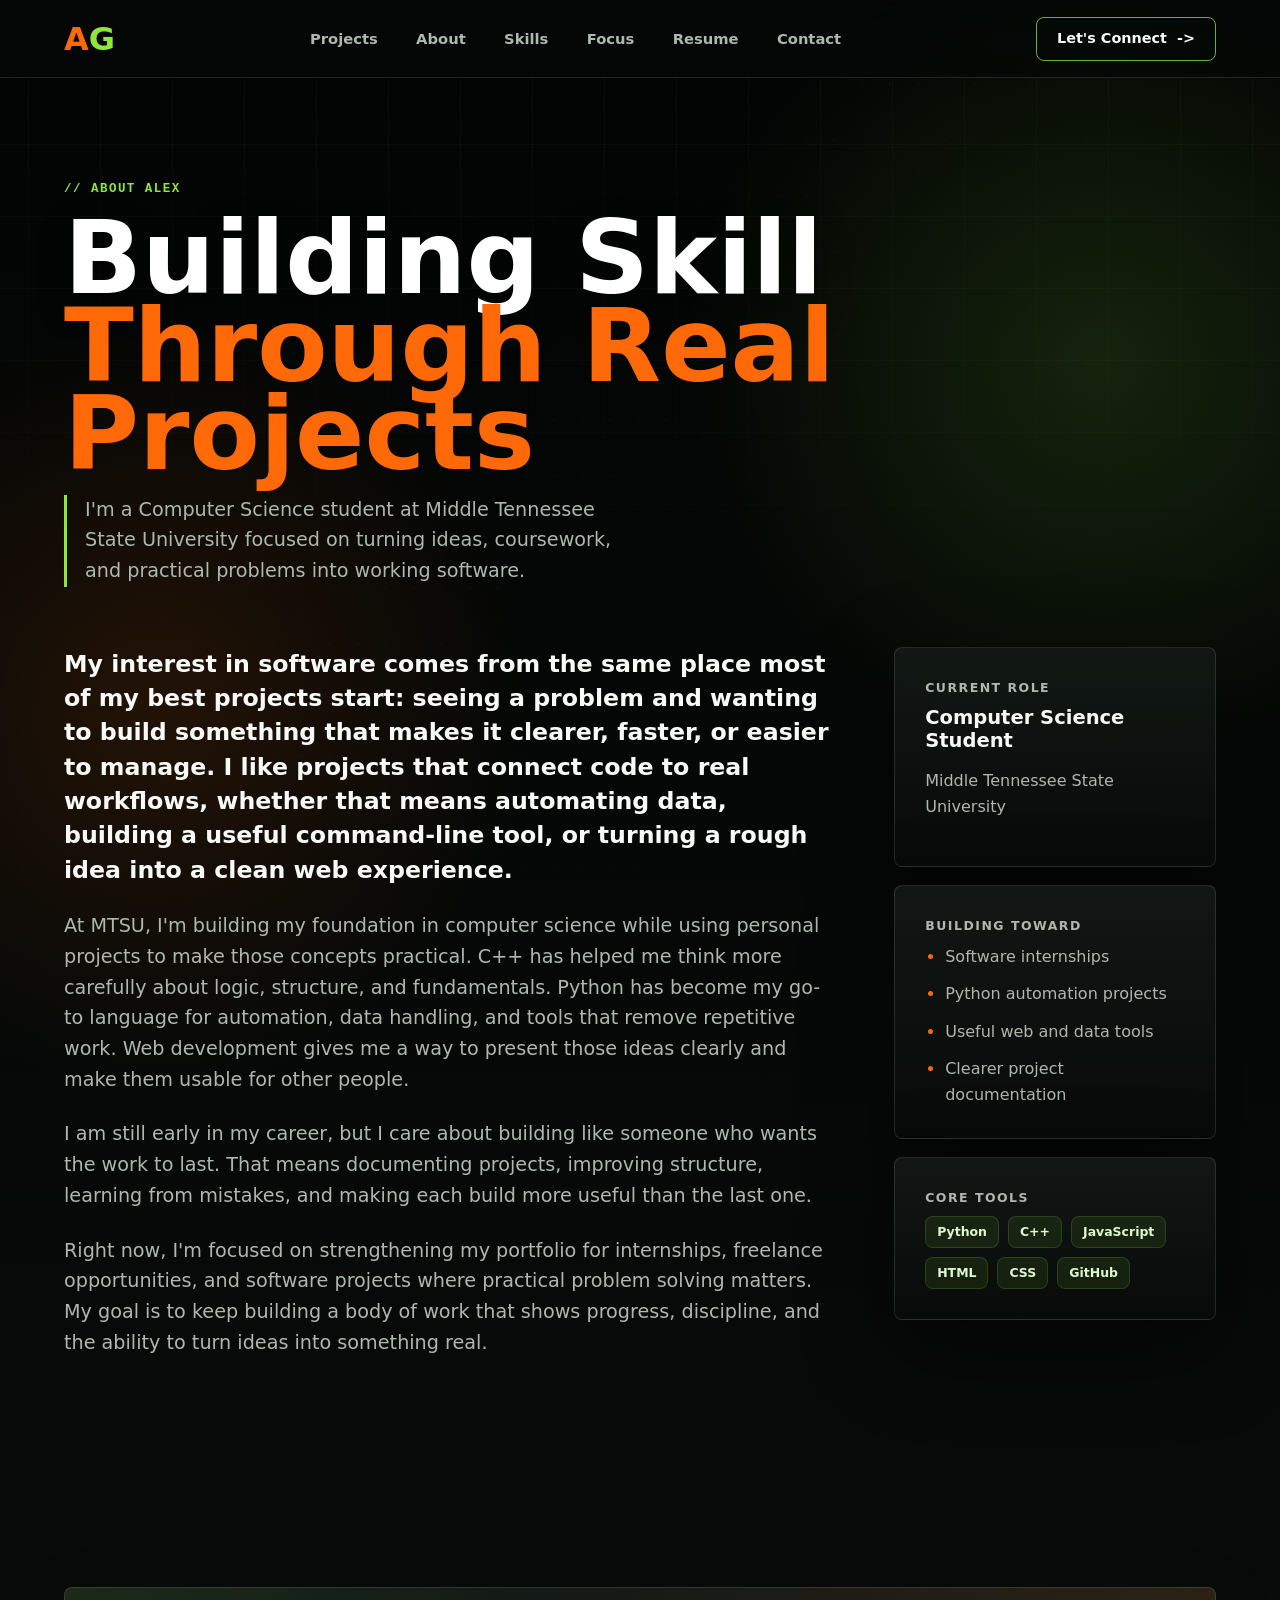
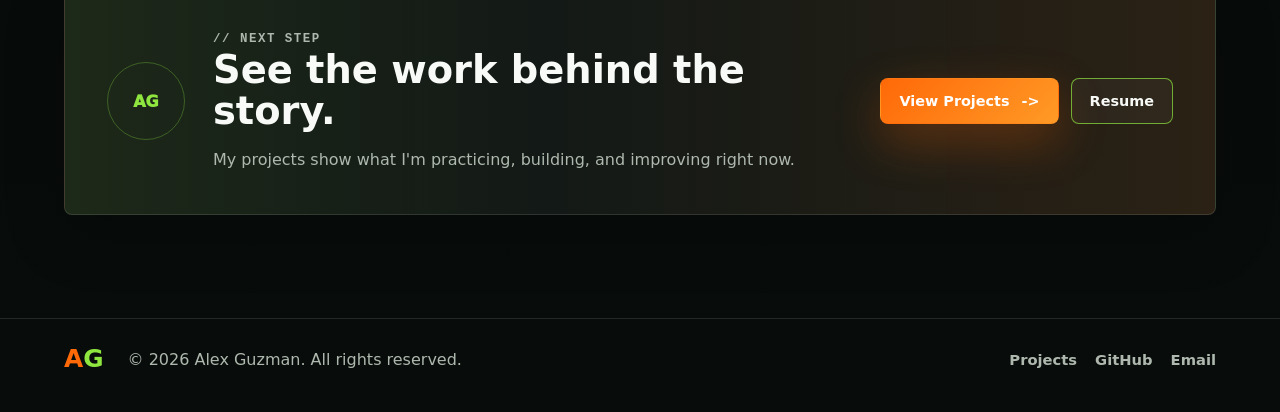
==== about.html @ c6d84d3d "New about page" ====
<!DOCTYPE html>
<html lang="en">
<head>
  <meta charset="UTF-8">
  <meta name="viewport" content="width=device-width, initial-scale=1.0">
  <meta name="description" content="Learn more about Alex Guzman, a Computer Science student at Middle Tennessee State University building practical software projects.">
  <meta property="og:title" content="About Alex Guzman">
  <meta property="og:description" content="The story, goals, and current direction behind Alex Guzman's software portfolio.">
  <meta property="og:type" content="website">
  <title>About Alex Guzman | Portfolio</title>
  <link rel="stylesheet" href="styles.css">
</head>
<body>
  <div class="page-shell" id="top">
    <header class="site-header">
      <a class="brand" href="./index.html#top" aria-label="Alex Guzman portfolio home">
        <span class="brand-mark"><span>A</span>G</span>
      </a>

      <button class="nav-toggle" type="button" aria-label="Toggle navigation" aria-expanded="false">
        <span></span>
        <span></span>
      </button>

      <nav class="site-nav" aria-label="Primary navigation">
        <a href="./index.html#projects">Projects</a>
        <a href="./about.html">About</a>
        <a href="./index.html#skills">Skills</a>
        <a href="./index.html#services">Focus</a>
        <a href="./resume.pdf" target="_blank" rel="noreferrer">Resume</a>
        <a href="./index.html#contact">Contact</a>
      </nav>

      <a class="header-action" href="mailto:guzmanalex06@icloud.com">Let's Connect <span aria-hidden="true">-&gt;</span></a>
    </header>

    <main>
      <section class="section story-hero reveal">
        <div>
          <p class="eyebrow">// About Alex</p>
          <h1><span>Building Skill</span>Through Real Projects</h1>
          <p class="hero-intro">
            I'm a Computer Science student at Middle Tennessee State University focused on turning ideas,
            coursework, and practical problems into working software.
          </p>
        </div>
      </section>

      <section class="section story-section reveal">
        <div class="story-layout">
          <article class="story-main">
            <p>
              My interest in software comes from the same place most of my best projects start: seeing a problem
              and wanting to build something that makes it clearer, faster, or easier to manage. I like projects
              that connect code to real workflows, whether that means automating data, building a useful command-line
              tool, or turning a rough idea into a clean web experience.
            </p>
            <p>
              At MTSU, I'm building my foundation in computer science while using personal projects to make those
              concepts practical. C++ has helped me think more carefully about logic, structure, and fundamentals.
              Python has become my go-to language for automation, data handling, and tools that remove repetitive
              work. Web development gives me a way to present those ideas clearly and make them usable for other people.
            </p>
            <p>
              I am still early in my career, but I care about building like someone who wants the work to last.
              That means documenting projects, improving structure, learning from mistakes, and making each build
              more useful than the last one.
            </p>
            <p>
              Right now, I'm focused on strengthening my portfolio for internships, freelance opportunities, and
              software projects where practical problem solving matters. My goal is to keep building a body of work
              that shows progress, discipline, and the ability to turn ideas into something real.
            </p>
          </article>

          <aside class="story-sidebar">
            <div class="detail-panel">
              <p class="panel-label">Current Role</p>
              <h3>Computer Science Student</h3>
              <p>Middle Tennessee State University</p>
            </div>
            <div class="detail-panel">
              <p class="panel-label">Building Toward</p>
              <ul class="detail-list">
                <li>Software internships</li>
                <li>Python automation projects</li>
                <li>Useful web and data tools</li>
                <li>Clearer project documentation</li>
              </ul>
            </div>
            <div class="detail-panel">
              <p class="panel-label">Core Tools</p>
              <div class="tag-row">
                <span>Python</span>
                <span>C++</span>
                <span>JavaScript</span>
                <span>HTML</span>
                <span>CSS</span>
                <span>GitHub</span>
              </div>
            </div>
          </aside>
        </div>
      </section>

      <section class="section contact-section reveal">
        <div class="cta-icon" aria-hidden="true">AG</div>
        <div>
          <p class="eyebrow">// Next Step</p>
          <h2>See the work behind the story.</h2>
          <p>My projects show what I'm practicing, building, and improving right now.</p>
        </div>
        <div class="contact-actions">
          <a class="button primary" href="./index.html#projects">View Projects <span aria-hidden="true">-&gt;</span></a>
          <a class="button secondary" href="./resume.pdf" target="_blank" rel="noreferrer">Resume</a>
        </div>
      </section>
    </main>

    <footer class="site-footer">
      <a class="brand footer-brand" href="./index.html#top" aria-label="Back to home">
        <span class="brand-mark"><span>A</span>G</span>
      </a>
      <span>&copy; <span id="year"></span> Alex Guzman. All rights reserved.</span>
      <div class="footer-links">
        <a href="./index.html#projects">Projects</a>
        <a href="https://github.com/AlexG2200" target="_blank" rel="noreferrer">GitHub</a>
        <a href="mailto:guzmanalex06@icloud.com">Email</a>
      </div>
    </footer>
  </div>

  <script src="script.js"></script>
</body>
</html>
---- styles.css ----
:root {
  --bg: #050807;
  --bg-soft: #0a0f0d;
  --ink: #f8faf7;
  --muted: #aeb8ae;
  --green: #8ee63f;
  --green-deep: #426b50;
  --orange: #ff6908;
  --orange-soft: #ff9a26;
  --line: rgba(232, 242, 229, 0.12);
  --surface: rgba(13, 18, 16, 0.82);
  --surface-strong: rgba(21, 27, 24, 0.94);
  --shadow: 0 28px 90px rgba(0, 0, 0, 0.45);
}

* {
  box-sizing: border-box;
}

html {
  scroll-behavior: smooth;
}

body {
  min-height: 100vh;
  margin: 0;
  background:
    radial-gradient(circle at 86% 18%, rgba(142, 230, 63, 0.13), transparent 26rem),
    radial-gradient(circle at 12% 35%, rgba(255, 105, 8, 0.12), transparent 24rem),
    linear-gradient(180deg, #020403 0%, var(--bg) 46%, #080d0b 100%);
  color: var(--ink);
  font-family: Inter, ui-sans-serif, system-ui, -apple-system, BlinkMacSystemFont, "Segoe UI", sans-serif;
  line-height: 1.6;
  overflow-x: hidden;
}

body::before {
  content: "";
  position: fixed;
  inset: 0;
  z-index: -2;
  pointer-events: none;
  background-image:
    linear-gradient(rgba(142, 230, 63, 0.055) 1px, transparent 1px),
    linear-gradient(90deg, rgba(142, 230, 63, 0.045) 1px, transparent 1px);
  background-position: center top;
  background-size: 72px 72px;
  mask-image: linear-gradient(to bottom, black 0%, transparent 76%);
}

body::after {
  content: "";
  position: fixed;
  inset: 0;
  z-index: -1;
  pointer-events: none;
  background-image: radial-gradient(rgba(255, 105, 8, 0.35) 1px, transparent 1px);
  background-position: 8px 14px;
  background-size: 28px 28px;
  opacity: 0.12;
  mask-image: linear-gradient(135deg, transparent 0 18%, black 46%, transparent 82%);
}

a {
  color: inherit;
}

.page-shell {
  width: min(100%, 1440px);
  margin: 0 auto;
}

.site-header {
  position: sticky;
  top: 0;
  z-index: 20;
  min-height: 78px;
  display: grid;
  grid-template-columns: auto 1fr auto;
  align-items: center;
  gap: 28px;
  padding: 0 clamp(22px, 5vw, 70px);
  background: rgba(5, 8, 7, 0.78);
  border-bottom: 1px solid var(--line);
  backdrop-filter: blur(18px);
}

.brand {
  display: inline-flex;
  align-items: center;
  gap: 10px;
  color: var(--ink);
  font-weight: 900;
  text-decoration: none;
}

.brand-mark {
  display: inline-flex;
  align-items: baseline;
  color: var(--green);
  font-size: 2rem;
  font-weight: 900;
  line-height: 1;
  letter-spacing: 0;
}

.brand-mark span {
  color: var(--orange);
}

.site-nav {
  display: flex;
  justify-content: center;
  gap: clamp(20px, 3vw, 44px);
}

.site-nav a,
.text-link,
.footer-links a {
  color: var(--muted);
  font-size: 0.92rem;
  font-weight: 750;
  text-decoration: none;
  transition: color 180ms ease;
}

.site-nav a {
  position: relative;
}

.site-nav a::after {
  content: "";
  position: absolute;
  right: 0;
  bottom: -12px;
  left: 0;
  height: 2px;
  background: linear-gradient(90deg, var(--orange), var(--green));
  transform: scaleX(0);
  transform-origin: center;
  transition: transform 180ms ease;
}

.site-nav a:hover,
.site-nav a.active,
.text-link:hover,
.footer-links a:hover {
  color: var(--ink);
}

.site-nav a:hover::after,
.site-nav a.active::after {
  transform: scaleX(1);
}

.header-action {
  display: inline-flex;
  min-height: 44px;
  align-items: center;
  gap: 10px;
  padding: 0 20px;
  border: 1px solid rgba(142, 230, 63, 0.75);
  border-radius: 8px;
  color: var(--ink);
  font-size: 0.9rem;
  font-weight: 850;
  text-decoration: none;
  transition: background 180ms ease, transform 180ms ease;
}

.header-action:hover {
  background: rgba(142, 230, 63, 0.1);
  transform: translateY(-1px);
}

.nav-toggle {
  display: none;
  width: 44px;
  height: 44px;
  border: 1px solid var(--line);
  border-radius: 8px;
  background: var(--surface);
}

.nav-toggle span {
  display: block;
  width: 19px;
  height: 2px;
  margin: 5px auto;
  background: var(--ink);
}

.section {
  padding: clamp(68px, 8vw, 108px) clamp(22px, 5vw, 70px);
}

.hero {
  position: relative;
  min-height: calc(100vh - 78px);
  display: grid;
  grid-template-columns: minmax(0, 0.94fr) minmax(360px, 1.06fr);
  align-items: center;
  gap: clamp(34px, 6vw, 90px);
  padding-top: clamp(48px, 6vw, 82px);
  overflow: hidden;
}

.eyebrow {
  margin: 0 0 14px;
  color: var(--green);
  font-family: "Cascadia Code", Consolas, monospace;
  font-size: 0.78rem;
  font-weight: 900;
  letter-spacing: 0.12em;
  text-transform: uppercase;
}

h2,
h3,
p {
  overflow-wrap: anywhere;
}

h1 {
  max-width: 760px;
  margin: 0;
  font-size: clamp(4.8rem, 10.5vw, 8.9rem);
  line-height: 0.86;
  letter-spacing: 0;
  overflow-wrap: normal;
  word-break: keep-all;
}

h1 span {
  display: block;
  color: #fff;
  text-shadow: 0 14px 34px rgba(0, 0, 0, 0.45);
}

h1 {
  color: var(--orange);
}

h2 {
  margin: 0;
  font-size: clamp(2rem, 4vw, 3.7rem);
  line-height: 1.05;
  letter-spacing: 0;
}

h3 {
  margin: 0;
  font-size: 1.22rem;
  line-height: 1.2;
  letter-spacing: 0;
}

.hero-title {
  margin: 28px 0 0;
  color: #fff;
  font-size: clamp(1.15rem, 2vw, 1.6rem);
  font-weight: 900;
}

.hero-intro,
.section-copy,
.about-copy p,
.contact-section p,
.project-card p,
.project-points,
.service-card p,
.education-panel p {
  color: var(--muted);
}

.hero-intro {
  max-width: 570px;
  margin: 16px 0 0;
  padding-left: 18px;
  border-left: 3px solid var(--green);
  font-size: clamp(1rem, 1.6vw, 1.2rem);
}

.hero-actions {
  display: flex;
  flex-wrap: wrap;
  gap: 14px;
  margin-top: 28px;
}

.button {
  display: inline-flex;
  min-height: 54px;
  align-items: center;
  justify-content: center;
  gap: 12px;
  padding: 0 26px;
  border: 1px solid var(--line);
  border-radius: 8px;
  font-weight: 900;
  text-decoration: none;
  transition: transform 180ms ease, box-shadow 180ms ease, border-color 180ms ease, background 180ms ease;
}

.button.primary {
  background: linear-gradient(135deg, var(--orange), var(--orange-soft));
  color: #fff;
  border-color: transparent;
  box-shadow: 0 18px 48px rgba(255, 105, 8, 0.28);
}

.button.secondary {
  color: var(--ink);
  background: rgba(255, 255, 255, 0.035);
  border-color: rgba(142, 230, 63, 0.7);
}

.button:hover {
  transform: translateY(-3px);
  box-shadow: 0 20px 54px rgba(0, 0, 0, 0.34);
}

.social-row {
  display: flex;
  flex-wrap: wrap;
  gap: 18px;
  margin-top: 36px;
}

.social-row a {
  color: var(--muted);
  font-size: 0.9rem;
  font-weight: 800;
  text-decoration: none;
}

.social-row a:hover {
  color: var(--green);
}

.hero-art {
  position: relative;
  min-height: 650px;
  display: grid;
  align-items: end;
}

.portrait-wrap {
  position: relative;
  z-index: 2;
  width: min(100%, 560px);
  justify-self: end;
  overflow: hidden;
  border-radius: 8px;
  border: 1px solid rgba(232, 242, 229, 0.1);
  background: linear-gradient(180deg, rgba(232, 242, 229, 0.08), rgba(232, 242, 229, 0.02));
  box-shadow: var(--shadow);
}

.portrait-wrap img {
  display: block;
  width: 100%;
  aspect-ratio: 0.86;
  object-fit: cover;
  object-position: center top;
  filter: saturate(1.03) contrast(1.04);
}

.shape {
  position: absolute;
  z-index: 1;
  pointer-events: none;
  transform: rotate(-12deg);
}

.shape-orange {
  right: 28%;
  bottom: 25%;
  width: min(34vw, 430px);
  aspect-ratio: 1;
  background: linear-gradient(135deg, var(--orange-soft), var(--orange) 58%, #7b2600);
  clip-path: polygon(11% 8%, 100% 38%, 63% 92%);
  filter: drop-shadow(0 30px 50px rgba(255, 105, 8, 0.22));
}

.shape-green {
  right: -3%;
  bottom: 14%;
  width: min(20vw, 260px);
  aspect-ratio: 1;
  border: 34px solid var(--green);
  clip-path: polygon(50% 0, 100% 100%, 0 100%);
  opacity: 0.9;
  filter: drop-shadow(0 22px 45px rgba(142, 230, 63, 0.28));
}

.code-card {
  position: absolute;
  z-index: 3;
  right: 2%;
  bottom: 4%;
  width: min(82%, 430px);
  padding: 18px;
  border: 1px solid rgba(232, 242, 229, 0.16);
  border-radius: 8px;
  background: rgba(8, 11, 10, 0.86);
  box-shadow: 0 24px 70px rgba(0, 0, 0, 0.5);
  backdrop-filter: blur(14px);
}

.window-dots {
  display: flex;
  gap: 8px;
  margin-bottom: 16px;
}

.window-dots span {
  width: 9px;
  height: 9px;
  border-radius: 50%;
}

.window-dots span:nth-child(1) {
  background: #ff5f57;
}

.window-dots span:nth-child(2) {
  background: #ffbd2e;
}

.window-dots span:nth-child(3) {
  background: #28c840;
}

pre {
  margin: 0;
  white-space: pre-wrap;
}

code {
  color: #dfe9da;
  font-family: "Cascadia Code", Consolas, monospace;
  font-size: 0.86rem;
}

.project-detail {
  min-height: auto;
  padding-bottom: clamp(40px, 6vw, 78px);
}

.back-link {
  margin-bottom: 34px;
}

.project-detail-hero {
  display: grid;
  grid-template-columns: minmax(0, 1fr) minmax(340px, 0.78fr);
  align-items: center;
  gap: clamp(34px, 6vw, 82px);
}

.project-detail h1 {
  max-width: 860px;
  font-size: clamp(3.6rem, 8vw, 7rem);
}

.detail-demo-card,
.detail-panel {
  border: 1px solid var(--line);
  border-radius: 8px;
  background: linear-gradient(180deg, rgba(19, 25, 22, 0.9), rgba(8, 11, 10, 0.9));
  box-shadow: var(--shadow);
}

.detail-demo-card {
  padding: 22px;
  overflow: hidden;
}

.detail-demo-card pre {
  padding: 18px;
  border-radius: 8px;
  background: rgba(0, 0, 0, 0.32);
  border: 1px solid rgba(232, 242, 229, 0.08);
}

.detail-demo-card code {
  font-size: clamp(0.82rem, 1.2vw, 0.98rem);
  line-height: 1.75;
}

.detail-grid-section {
  display: grid;
  grid-template-columns: minmax(0, 1.1fr) minmax(280px, 0.9fr);
  gap: 24px;
  padding-top: 0;
}

.detail-panel {
  padding: clamp(22px, 3vw, 30px);
}

.detail-panel:first-child {
  grid-row: span 2;
}

.detail-panel h2 {
  font-size: clamp(1.8rem, 3vw, 2.7rem);
}

.detail-panel p,
.detail-list {
  color: var(--muted);
}

.detail-list {
  display: grid;
  gap: 12px;
  margin: 0;
  padding-left: 20px;
}

.detail-list li::marker {
  color: var(--orange);
}

.story-hero {
  min-height: auto;
  padding-bottom: clamp(34px, 5vw, 60px);
}

.story-hero h1 {
  max-width: 980px;
  font-size: clamp(3.8rem, 8vw, 7.4rem);
}

.story-section {
  padding-top: 0;
}

.story-layout {
  display: grid;
  grid-template-columns: minmax(0, 1fr) minmax(300px, 0.42fr);
  align-items: start;
  gap: clamp(28px, 5vw, 70px);
}

.story-main {
  max-width: 850px;
}

.story-main p {
  margin: 0 0 24px;
  color: var(--muted);
  font-size: clamp(1.05rem, 1.5vw, 1.22rem);
}

.story-main p:first-child {
  color: var(--ink);
  font-size: clamp(1.2rem, 2vw, 1.48rem);
  font-weight: 750;
  line-height: 1.45;
}

.story-sidebar {
  display: grid;
  gap: 18px;
}

.projects-section,
.services-section {
  border-top: 1px solid var(--line);
  border-bottom: 1px solid var(--line);
  background: rgba(255, 255, 255, 0.018);
}

.section-heading {
  max-width: 780px;
  margin-bottom: 34px;
}

.row-heading {
  max-width: none;
  display: flex;
  align-items: end;
  justify-content: space-between;
  gap: 26px;
}

.text-link {
  display: inline-flex;
  align-items: center;
  gap: 10px;
  color: var(--green);
}

.projects-grid,
.services-grid {
  display: grid;
  grid-template-columns: repeat(3, minmax(0, 1fr));
  gap: 28px;
}

.project-card,
.service-card,
.education-panel,
.resume-panel,
.contact-section {
  border: 1px solid var(--line);
  border-radius: 8px;
  background: linear-gradient(180deg, rgba(19, 25, 22, 0.86), rgba(10, 14, 13, 0.86));
  box-shadow: 0 18px 60px rgba(0, 0, 0, 0.24);
}

.project-card {
  min-height: 510px;
  display: flex;
  flex-direction: column;
  gap: 16px;
  padding: 16px;
  transition: border-color 180ms ease, transform 180ms ease, box-shadow 180ms ease;
}

.project-card:hover,
.service-card:hover {
  border-color: rgba(255, 105, 8, 0.58);
  transform: translateY(-7px);
  box-shadow: 0 30px 90px rgba(0, 0, 0, 0.34);
}

.project-preview {
  min-height: 166px;
  display: grid;
  align-content: center;
  gap: 12px;
  padding: 20px;
  overflow: hidden;
  border-radius: 8px;
  background: #0b0f0d;
  border: 1px solid rgba(232, 242, 229, 0.08);
}

.preview-data span {
  display: block;
  height: 18px;
  border-radius: 999px;
  background: linear-gradient(90deg, rgba(142, 230, 63, 0.16), rgba(142, 230, 63, 0.75));
}

.preview-data span:nth-child(1) {
  width: 76%;
}

.preview-data span:nth-child(2) {
  width: 48%;
  background: linear-gradient(90deg, rgba(255, 105, 8, 0.18), rgba(255, 105, 8, 0.78));
}

.preview-data span:nth-child(3) {
  width: 88%;
}

.preview-terminal span {
  display: block;
  color: #bce99a;
  font-family: "Cascadia Code", Consolas, monospace;
  font-size: 0.9rem;
}

.preview-grid {
  grid-template-columns: repeat(2, 1fr);
}

.preview-grid span {
  min-height: 48px;
  display: grid;
  place-items: center;
  border-radius: 8px;
  color: #dfe9da;
  font-size: 0.82rem;
  font-weight: 850;
  background: rgba(232, 242, 229, 0.06);
  border: 1px solid rgba(232, 242, 229, 0.08);
}

.project-card h3,
.project-card p,
.project-card .tag-row,
.project-card a {
  margin-right: 6px;
  margin-left: 6px;
}

.project-card p {
  margin-top: 0;
}

.project-points {
  display: grid;
  gap: 8px;
  margin: 0 6px;
  padding-left: 20px;
  font-size: 0.92rem;
  line-height: 1.45;
}

.project-points li::marker {
  color: var(--green);
}

.tag-row {
  display: flex;
  flex-wrap: wrap;
  gap: 9px;
  margin-top: auto;
}

.tag-row span,
.skills-grid span {
  display: inline-flex;
  min-height: 32px;
  align-items: center;
  padding: 0 11px;
  border: 1px solid rgba(142, 230, 63, 0.16);
  border-radius: 8px;
  background: rgba(142, 230, 63, 0.09);
  color: #dff7cf;
  font-size: 0.78rem;
  font-weight: 850;
}

.project-card a {
  color: var(--green);
  font-weight: 900;
  text-decoration: none;
}

.info-section {
  display: grid;
  grid-template-columns: minmax(0, 1.08fr) minmax(320px, 0.72fr);
  align-items: center;
  gap: clamp(28px, 5vw, 70px);
}

.about-copy p {
  max-width: 720px;
  font-size: 1.08rem;
}

.about-more-link {
  margin-top: 8px;
}

.info-panels {
  display: grid;
  gap: 18px;
}

.education-panel,
.resume-panel {
  display: flex;
  align-items: center;
  gap: 22px;
  padding: 26px;
}

.resume-panel .button {
  min-height: 44px;
  margin-top: 14px;
  padding: 0 18px;
  font-size: 0.9rem;
}

.panel-icon,
.cta-icon {
  width: 78px;
  height: 78px;
  display: grid;
  flex: 0 0 auto;
  place-items: center;
  border: 1px solid rgba(142, 230, 63, 0.3);
  border-radius: 50%;
  color: var(--green);
  font-weight: 950;
}

.panel-label {
  margin: 0 0 8px;
  color: var(--green);
  font-size: 0.78rem;
  font-weight: 900;
  letter-spacing: 0.12em;
  text-transform: uppercase;
}

.education-panel p:last-child {
  margin-bottom: 0;
}

.skills-section {
  border-top: 1px solid var(--line);
}

.mini-terminal {
  min-width: min(100%, 380px);
  padding: 16px 18px;
  border: 1px solid rgba(255, 105, 8, 0.68);
  border-radius: 8px;
  background: rgba(8, 11, 10, 0.82);
}

.mini-terminal span,
.mini-terminal code {
  display: block;
}

.mini-terminal span {
  margin-bottom: 8px;
  color: var(--muted);
  font-family: "Cascadia Code", Consolas, monospace;
  font-size: 0.76rem;
}

.mini-terminal code {
  color: var(--green);
}

.skills-grid {
  display: grid;
  grid-template-columns: repeat(5, minmax(0, 1fr));
  gap: 14px;
}

.skills-grid span {
  min-height: 72px;
  justify-content: center;
  background: rgba(232, 242, 229, 0.035);
  color: var(--ink);
}

.service-card {
  min-height: 220px;
  padding: 26px;
  transition: border-color 180ms ease, transform 180ms ease, box-shadow 180ms ease;
}

.service-card h3 {
  margin-bottom: 12px;
}

.contact-section {
  display: grid;
  grid-template-columns: auto 1fr minmax(220px, auto);
  align-items: center;
  gap: 28px;
  margin: clamp(68px, 8vw, 104px) clamp(22px, 5vw, 70px);
  padding: clamp(26px, 4vw, 42px);
  background:
    linear-gradient(90deg, rgba(142, 230, 63, 0.08), transparent 42%, rgba(255, 105, 8, 0.1)),
    var(--surface-strong);
}

.contact-section h2 {
  font-size: clamp(1.7rem, 3vw, 2.55rem);
}

.contact-section p {
  max-width: 620px;
  margin-bottom: 0;
}

.contact-actions {
  display: flex;
  flex-wrap: wrap;
  justify-content: end;
  gap: 12px;
}

.contact-actions .button {
  min-height: 46px;
  padding: 0 18px;
  font-size: 0.9rem;
}

.site-footer {
  display: grid;
  grid-template-columns: auto 1fr auto;
  align-items: center;
  gap: 24px;
  padding: 28px clamp(22px, 5vw, 70px) 40px;
  color: var(--muted);
  border-top: 1px solid var(--line);
}

.footer-brand .brand-mark {
  font-size: 1.55rem;
}

.footer-links {
  display: flex;
  flex-wrap: wrap;
  justify-content: end;
  gap: 18px;
}

.reveal {
  opacity: 0;
  transform: translateY(28px);
  transition: opacity 650ms ease, transform 650ms ease;
}

.reveal.visible {
  opacity: 1;
  transform: translateY(0);
}

.delay-1 {
  transition-delay: 120ms;
}

.delay-2 {
  transition-delay: 220ms;
}

.delay-3 {
  transition-delay: 320ms;
}

@media (prefers-reduced-motion: reduce) {
  *,
  *::before,
  *::after {
    scroll-behavior: auto !important;
    animation-duration: 1ms !important;
    animation-iteration-count: 1 !important;
    transition-duration: 1ms !important;
  }

  .reveal {
    opacity: 1;
    transform: none;
  }
}

@media (max-width: 1080px) {
  .site-header {
    grid-template-columns: auto auto;
  }

  .site-nav,
  .header-action {
    display: none;
  }

  .nav-toggle {
    display: block;
    justify-self: end;
  }

  .site-nav.open {
    position: absolute;
    top: 78px;
    right: 22px;
    left: 22px;
    display: flex;
    flex-direction: column;
    gap: 0;
    padding: 10px;
    border: 1px solid var(--line);
    border-radius: 8px;
    background: rgba(8, 11, 10, 0.96);
    box-shadow: var(--shadow);
  }

  .site-nav.open a {
    padding: 13px;
  }

  .hero,
  .project-detail-hero,
  .story-layout,
  .info-section {
    grid-template-columns: 1fr;
  }

  .hero {
    min-height: auto;
  }

  .hero-art {
    min-height: 560px;
  }

  .portrait-wrap {
    justify-self: center;
  }

  .projects-grid,
  .services-grid {
    grid-template-columns: repeat(2, minmax(0, 1fr));
  }

  .detail-grid-section {
    grid-template-columns: 1fr;
  }

  .detail-panel:first-child {
    grid-row: auto;
  }

  .skills-grid {
    grid-template-columns: repeat(3, minmax(0, 1fr));
  }
}

@media (max-width: 760px) {
  .site-header {
    min-height: 68px;
  }

  .site-nav.open {
    top: 68px;
  }

  .section {
    padding: 58px 18px;
  }

  h1 {
    font-size: clamp(4rem, 21vw, 6.7rem);
  }

  .project-detail h1 {
    font-size: clamp(3.2rem, 16vw, 5.8rem);
  }

  .story-hero h1 {
    font-size: clamp(3.2rem, 16vw, 5.8rem);
  }

  .hero-art {
    min-height: 500px;
  }

  .shape-orange {
    right: 16%;
    width: 62vw;
  }

  .shape-green {
    right: -14%;
    width: 38vw;
    border-width: 22px;
  }

  .code-card {
    right: 0;
    bottom: 0;
    width: 92%;
  }

  .row-heading,
  .contact-section,
  .site-footer {
    align-items: flex-start;
    grid-template-columns: 1fr;
  }

  .row-heading {
    flex-direction: column;
  }

  .projects-grid,
  .services-grid,
  .skills-grid {
    grid-template-columns: 1fr;
  }

  .contact-section {
    margin: 58px 18px;
  }

  .contact-actions {
    justify-content: start;
  }

  .footer-links {
    justify-content: start;
  }
}
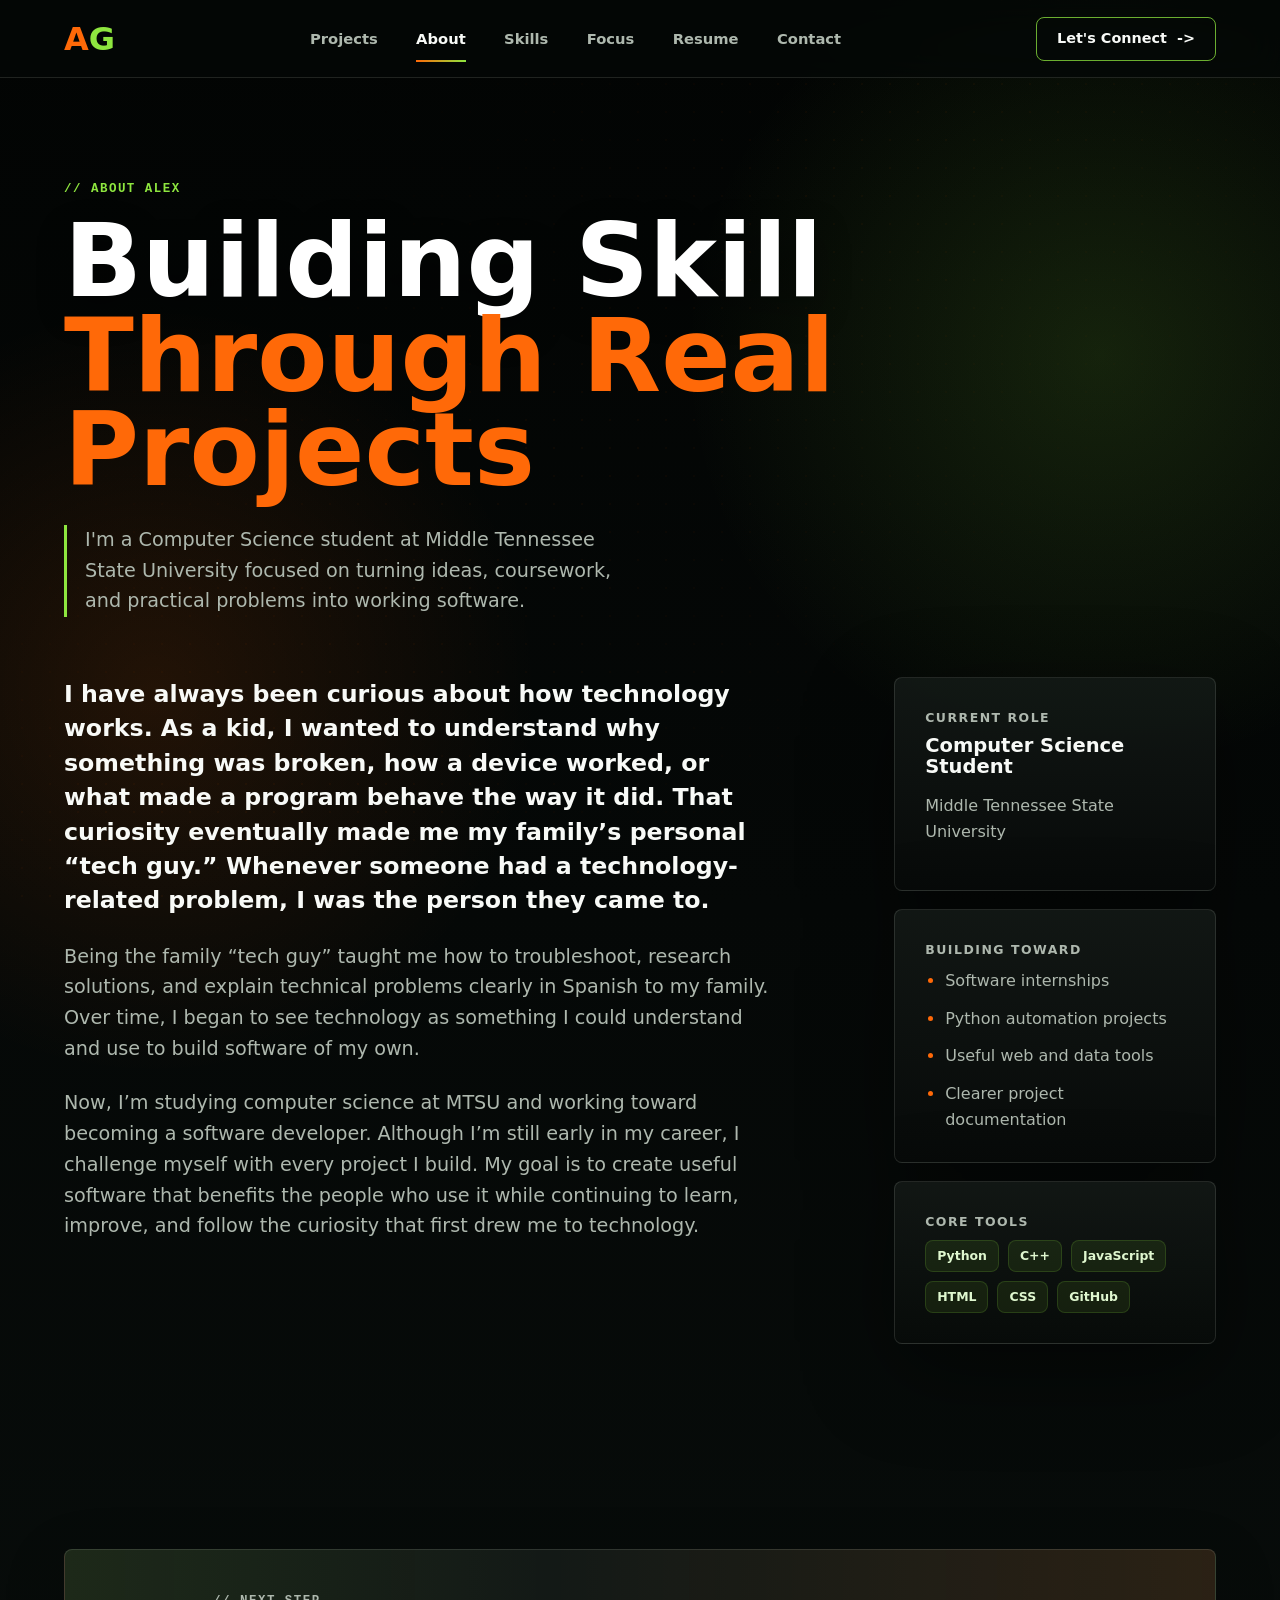
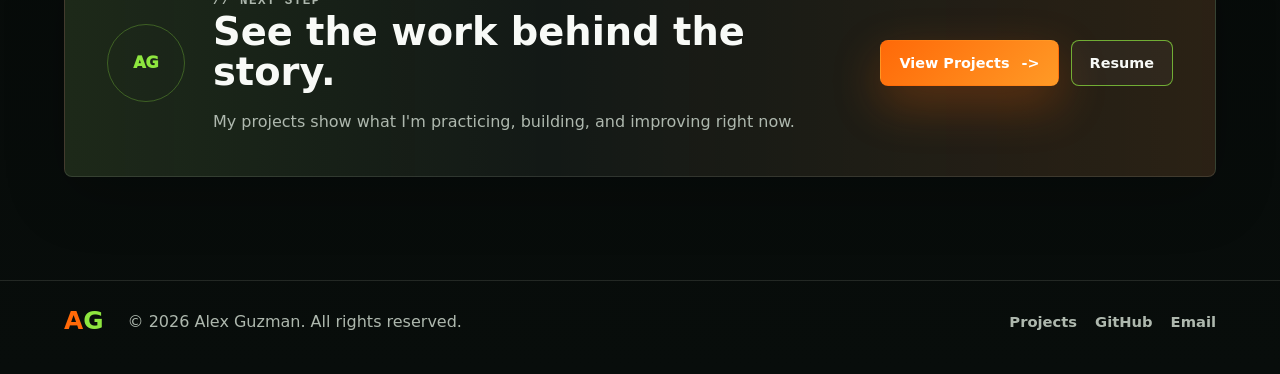
==== commit c5692c84: "final portfolio touches" ====
--- a/about.html
+++ b/about.html
@@ -24,7 +24,7 @@
 
       <nav class="site-nav" aria-label="Primary navigation">
         <a href="./index.html#projects">Projects</a>
-        <a href="./about.html">About</a>
+        <a class="active" href="./about.html" aria-current="page">About</a>
         <a href="./index.html#skills">Skills</a>
         <a href="./index.html#services">Focus</a>
         <a href="./resume.pdf" target="_blank" rel="noreferrer">Resume</a>
@@ -50,33 +50,28 @@
         <div class="story-layout">
           <article class="story-main">
             <p>
-              My interest in software comes from the same place most of my best projects start: seeing a problem
-              and wanting to build something that makes it clearer, faster, or easier to manage. I like projects
-              that connect code to real workflows, whether that means automating data, building a useful command-line
-              tool, or turning a rough idea into a clean web experience.
+              I have always been curious about how technology works. As a kid, I wanted to understand why
+              something was broken, how a device worked, or what made a program behave the way it did. That
+              curiosity eventually made me my family’s personal “tech guy.” Whenever someone had a
+              technology-related problem, I was the person they came to.
             </p>
             <p>
-              At MTSU, I'm building my foundation in computer science while using personal projects to make those
-              concepts practical. C++ has helped me think more carefully about logic, structure, and fundamentals.
-              Python has become my go-to language for automation, data handling, and tools that remove repetitive
-              work. Web development gives me a way to present those ideas clearly and make them usable for other people.
+              Being the family “tech guy” taught me how to troubleshoot, research solutions, and explain
+              technical problems clearly in Spanish to my family. Over time, I began to see technology as
+              something I could understand and use to build software of my own.
             </p>
             <p>
-              I am still early in my career, but I care about building like someone who wants the work to last.
-              That means documenting projects, improving structure, learning from mistakes, and making each build
-              more useful than the last one.
-            </p>
-            <p>
-              Right now, I'm focused on strengthening my portfolio for internships, freelance opportunities, and
-              software projects where practical problem solving matters. My goal is to keep building a body of work
-              that shows progress, discipline, and the ability to turn ideas into something real.
+              Now, I’m studying computer science at MTSU and working toward becoming a software developer.
+              Although I’m still early in my career, I challenge myself with every project I build. My goal
+              is to create useful software that benefits the people who use it while continuing to learn,
+              improve, and follow the curiosity that first drew me to technology.
             </p>
           </article>
 
           <aside class="story-sidebar">
             <div class="detail-panel">
               <p class="panel-label">Current Role</p>
-              <h3>Computer Science Student</h3>
+              <h2>Computer Science Student</h2>
               <p>Middle Tennessee State University</p>
             </div>
             <div class="detail-panel">
--- a/styles.css
+++ b/styles.css
@@ -34,20 +34,6 @@
   overflow-x: hidden;
 }
 
-body::before {
-  content: "";
-  position: fixed;
-  inset: 0;
-  z-index: -2;
-  pointer-events: none;
-  background-image:
-    linear-gradient(rgba(142, 230, 63, 0.055) 1px, transparent 1px),
-    linear-gradient(90deg, rgba(142, 230, 63, 0.045) 1px, transparent 1px);
-  background-position: center top;
-  background-size: 72px 72px;
-  mask-image: linear-gradient(to bottom, black 0%, transparent 76%);
-}
-
 body::after {
   content: "";
   position: fixed;
@@ -459,6 +445,14 @@
   gap: clamp(34px, 6vw, 82px);
 }
 
+.project-detail-hero .tag-row {
+  margin-top: 10px;
+}
+
+.trade-project-hero {
+  grid-template-columns: minmax(0, 860px);
+}
+
 .project-detail h1 {
   max-width: 860px;
   font-size: clamp(3.6rem, 8vw, 7rem);
@@ -524,6 +518,434 @@
   color: var(--orange);
 }
 
+.project-facts {
+  display: grid;
+  grid-template-columns: repeat(3, minmax(0, 1fr));
+  border: 1px solid var(--line);
+  border-radius: 8px;
+  background: rgba(13, 18, 16, 0.82);
+  box-shadow: var(--shadow);
+}
+
+.project-facts div {
+  min-width: 0;
+  padding: 24px 18px;
+  text-align: center;
+}
+
+.project-facts div + div {
+  border-left: 1px solid var(--line);
+}
+
+.project-facts strong,
+.project-facts span {
+  display: block;
+}
+
+.project-facts strong {
+  color: var(--orange);
+  font-size: clamp(2rem, 4vw, 3.2rem);
+  line-height: 1;
+}
+
+.project-facts span {
+  margin-top: 10px;
+  color: var(--muted);
+  font-size: 0.82rem;
+  font-weight: 800;
+}
+
+.project-story-section {
+  display: grid;
+  grid-template-columns: minmax(0, 1fr) minmax(280px, 0.42fr);
+  align-items: start;
+  gap: clamp(30px, 6vw, 80px);
+  border-top: 1px solid var(--line);
+}
+
+.project-story-copy {
+  max-width: 800px;
+}
+
+.project-story-copy p:not(.eyebrow),
+.story-callout p {
+  color: var(--muted);
+  font-size: 1.08rem;
+}
+
+.story-callout {
+  padding: 26px;
+  border-left: 3px solid var(--green);
+  background: rgba(232, 242, 229, 0.035);
+}
+
+.story-callout h3 {
+  font-size: 1.45rem;
+}
+
+.walkthrough-section {
+  border-top: 1px solid var(--line);
+  border-bottom: 1px solid var(--line);
+  background: rgba(255, 255, 255, 0.018);
+}
+
+.walkthrough-shell {
+  overflow: hidden;
+  border: 1px solid rgba(232, 242, 229, 0.16);
+  border-radius: 8px;
+  background: #080b0a;
+  box-shadow: var(--shadow);
+}
+
+.walkthrough-toolbar,
+.walkthrough-result-copy,
+.walkthrough-downloads {
+  display: flex;
+  align-items: center;
+  justify-content: space-between;
+  gap: 18px;
+}
+
+.walkthrough-toolbar {
+  min-height: 78px;
+  padding: 14px 18px;
+  border-bottom: 1px solid var(--line);
+}
+
+.walkthrough-toolbar strong,
+.walkthrough-result-copy strong {
+  display: block;
+  color: var(--ink);
+}
+
+.output-note {
+  color: var(--muted);
+  font-size: 0.72rem;
+  font-weight: 700;
+}
+
+.walkthrough-step-label {
+  display: block;
+  color: var(--green);
+  font-family: "Cascadia Code", Consolas, monospace;
+  font-size: 0.72rem;
+  font-weight: 900;
+  text-transform: uppercase;
+}
+
+.walkthrough-run:disabled {
+  cursor: wait;
+  opacity: 0.7;
+  transform: none;
+}
+
+.walkthrough-grid {
+  display: grid;
+  grid-template-columns: minmax(0, 1.18fr) minmax(320px, 0.82fr);
+}
+
+.trade-walkthrough-grid {
+  display: grid;
+  grid-template-columns: minmax(320px, 0.8fr) minmax(0, 1.2fr);
+}
+
+.trade-entry-form {
+  min-width: 0;
+  border-right: 1px solid var(--line);
+}
+
+.trade-form-fields {
+  padding: 20px;
+}
+
+.trade-form-fields label {
+  display: block;
+  margin: 16px 0 7px;
+  color: var(--muted);
+  font-size: 0.82rem;
+  font-weight: 850;
+}
+
+.trade-form-fields label:first-child {
+  margin-top: 0;
+}
+
+.trade-form-fields input,
+.trade-form-fields select,
+.trade-form-fields textarea {
+  width: 100%;
+  padding: 11px 12px;
+  border: 1px solid rgba(232, 242, 229, 0.18);
+  border-radius: 6px;
+  outline: none;
+  background: #0d1210;
+  color: var(--ink);
+  font: inherit;
+}
+
+.trade-form-fields textarea {
+  min-height: 126px;
+  resize: vertical;
+}
+
+.trade-form-fields input:focus,
+.trade-form-fields select:focus,
+.trade-form-fields textarea:focus {
+  border-color: var(--green);
+  box-shadow: 0 0 0 3px rgba(142, 230, 63, 0.1);
+}
+
+.trade-form-fields .button {
+  width: 100%;
+  margin-top: 18px;
+}
+
+.trade-output {
+  min-height: 100%;
+}
+
+.trade-result {
+  border-top: 1px solid var(--line);
+}
+
+.bakery-formula-card code {
+  color: #d9f8c4;
+  line-height: 1.7;
+}
+
+.ingredient-price-scroll {
+  overflow-x: auto;
+  border-top: 1px solid var(--line);
+}
+
+.ingredient-price-row {
+  display: grid;
+  grid-template-columns: repeat(7, minmax(70px, 1fr));
+  align-items: center;
+  min-width: 680px;
+  padding: 12px 14px;
+  color: var(--muted);
+  font-size: 0.76rem;
+}
+
+.ingredient-price-row span {
+  color: var(--green);
+  font-weight: 850;
+  text-transform: uppercase;
+}
+
+.ingredient-price-row code {
+  color: #dfe9da;
+  text-align: center;
+}
+
+.bakery-terminal {
+  min-height: 304px;
+}
+
+.bakery-results-table {
+  min-width: 420px;
+}
+
+.bakery-results-table th:last-child,
+.bakery-results-table td:last-child {
+  text-align: right;
+}
+
+.bakery-results-table .highest-cost-row {
+  background: rgba(255, 105, 8, 0.09);
+  color: var(--ink);
+  font-weight: 850;
+}
+
+.bakery-result-note {
+  margin: 0;
+  padding: 16px 18px;
+  border-top: 1px solid var(--line);
+  color: var(--muted);
+}
+
+.bakery-result-note strong {
+  color: var(--orange);
+}
+
+.walkthrough-pane {
+  min-width: 0;
+}
+
+.walkthrough-pane + .walkthrough-pane {
+  border-left: 1px solid var(--line);
+}
+
+.walkthrough-pane-header {
+  min-height: 42px;
+  display: flex;
+  align-items: center;
+  justify-content: space-between;
+  gap: 18px;
+  padding: 0 16px;
+  border-bottom: 1px solid var(--line);
+  color: var(--muted);
+  font-family: "Cascadia Code", Consolas, monospace;
+  font-size: 0.74rem;
+}
+
+.spreadsheet-scroll {
+  overflow-x: auto;
+}
+
+.spreadsheet-preview {
+  width: 100%;
+  min-width: 680px;
+  border-collapse: collapse;
+  color: #dfe9da;
+  font-size: 0.82rem;
+}
+
+.spreadsheet-preview th,
+.spreadsheet-preview td {
+  height: 48px;
+  padding: 0 14px;
+  border-right: 1px solid rgba(232, 242, 229, 0.08);
+  border-bottom: 1px solid rgba(232, 242, 229, 0.08);
+  text-align: left;
+  white-space: nowrap;
+}
+
+.spreadsheet-preview th {
+  background: rgba(142, 230, 63, 0.09);
+  color: var(--green);
+  font-size: 0.72rem;
+  text-transform: uppercase;
+}
+
+.spreadsheet-preview .empty-cell {
+  color: #7d877e;
+  font-style: italic;
+}
+
+.spreadsheet-preview .invalid-row {
+  background: rgba(255, 105, 8, 0.08);
+}
+
+.terminal-pane {
+  background: #050706;
+}
+
+.walkthrough-terminal {
+  min-height: 240px;
+  padding: 22px;
+}
+
+.walkthrough-terminal code {
+  color: #c9f4aa;
+  line-height: 1.75;
+}
+
+.walkthrough-result {
+  border-top: 1px solid var(--line);
+}
+
+.walkthrough-result[hidden] {
+  display: none;
+}
+
+.walkthrough-result-copy {
+  min-height: 66px;
+  padding: 12px 18px;
+  border-bottom: 1px solid var(--line);
+}
+
+.result-badge {
+  padding: 5px 9px;
+  border: 1px solid rgba(142, 230, 63, 0.3);
+  border-radius: 8px;
+  background: rgba(142, 230, 63, 0.09);
+  color: #dff7cf;
+  font-size: 0.76rem;
+  font-weight: 850;
+}
+
+.json-preview {
+  max-height: 390px;
+  padding: 22px;
+  overflow: auto;
+  background: rgba(255, 105, 8, 0.025);
+}
+
+.json-preview code {
+  color: #e7ece5;
+  line-height: 1.65;
+}
+
+.walkthrough-downloads {
+  justify-content: flex-start;
+  flex-wrap: wrap;
+  padding: 18px;
+  border-top: 1px solid var(--line);
+}
+
+.walkthrough-downloads .button {
+  min-height: 44px;
+  padding: 0 18px;
+  font-size: 0.86rem;
+}
+
+.process-section {
+  border-bottom: 1px solid var(--line);
+}
+
+.process-list {
+  display: grid;
+  grid-template-columns: repeat(5, minmax(0, 1fr));
+  margin: 0;
+  padding: 0;
+  list-style: none;
+}
+
+.process-list li {
+  min-width: 0;
+  padding: 22px;
+  border-top: 1px solid var(--line);
+  border-bottom: 1px solid var(--line);
+}
+
+.process-list li + li {
+  border-left: 1px solid var(--line);
+}
+
+.process-list > li > span {
+  color: var(--orange);
+  font-family: "Cascadia Code", Consolas, monospace;
+  font-size: 0.78rem;
+  font-weight: 900;
+}
+
+.process-list h3 {
+  margin-top: 18px;
+}
+
+.process-list p {
+  margin-bottom: 0;
+  color: var(--muted);
+  font-size: 0.92rem;
+}
+
+.learning-grid {
+  display: grid;
+  grid-template-columns: repeat(2, minmax(0, 1fr));
+  gap: 24px;
+}
+
+.learning-panel {
+  grid-row: span 2;
+}
+
+.learning-panel p {
+  color: var(--muted);
+  font-size: 1.06rem;
+}
+
 .story-hero {
   min-height: auto;
   padding-bottom: clamp(34px, 5vw, 60px);
@@ -532,6 +954,11 @@
 .story-hero h1 {
   max-width: 980px;
   font-size: clamp(3.8rem, 8vw, 7.4rem);
+  line-height: 0.92;
+}
+
+.story-hero .hero-intro {
+  margin-top: 28px;
 }
 
 .story-section {
@@ -546,7 +973,7 @@
 }
 
 .story-main {
-  max-width: 850px;
+  max-width: 70ch;
 }
 
 .story-main p {
@@ -565,6 +992,14 @@
 .story-sidebar {
   display: grid;
   gap: 18px;
+}
+
+.story-sidebar .detail-panel:first-child {
+  grid-row: auto;
+}
+
+.story-sidebar h2 {
+  font-size: 1.22rem;
 }
 
 .projects-section,
@@ -978,6 +1413,7 @@
 
   .hero,
   .project-detail-hero,
+  .project-story-section,
   .story-layout,
   .info-section {
     grid-template-columns: 1fr;
@@ -1008,6 +1444,36 @@
     grid-row: auto;
   }
 
+  .walkthrough-grid {
+    grid-template-columns: 1fr;
+  }
+
+  .trade-walkthrough-grid {
+    grid-template-columns: 1fr;
+  }
+
+  .trade-entry-form {
+    border-right: 0;
+    border-bottom: 1px solid var(--line);
+  }
+
+  .walkthrough-pane + .walkthrough-pane {
+    border-top: 1px solid var(--line);
+    border-left: 0;
+  }
+
+  .process-list {
+    grid-template-columns: repeat(2, minmax(0, 1fr));
+  }
+
+  .process-list li + li {
+    border-left: 0;
+  }
+
+  .process-list li:nth-child(even) {
+    border-left: 1px solid var(--line);
+  }
+
   .skills-grid {
     grid-template-columns: repeat(3, minmax(0, 1fr));
   }
@@ -1036,6 +1502,39 @@
 
   .story-hero h1 {
     font-size: clamp(3.2rem, 16vw, 5.8rem);
+  }
+
+  .project-facts,
+  .learning-grid,
+  .process-list {
+    grid-template-columns: 1fr;
+  }
+
+  .project-facts div + div {
+    border-top: 1px solid var(--line);
+    border-left: 0;
+  }
+
+  .walkthrough-toolbar,
+  .walkthrough-result-copy {
+    align-items: flex-start;
+    flex-direction: column;
+  }
+
+  .walkthrough-run {
+    width: 100%;
+  }
+
+  .process-list li:nth-child(even) {
+    border-left: 0;
+  }
+
+  .process-list li + li {
+    border-top: 0;
+  }
+
+  .learning-panel {
+    grid-row: auto;
   }
 
   .hero-art {
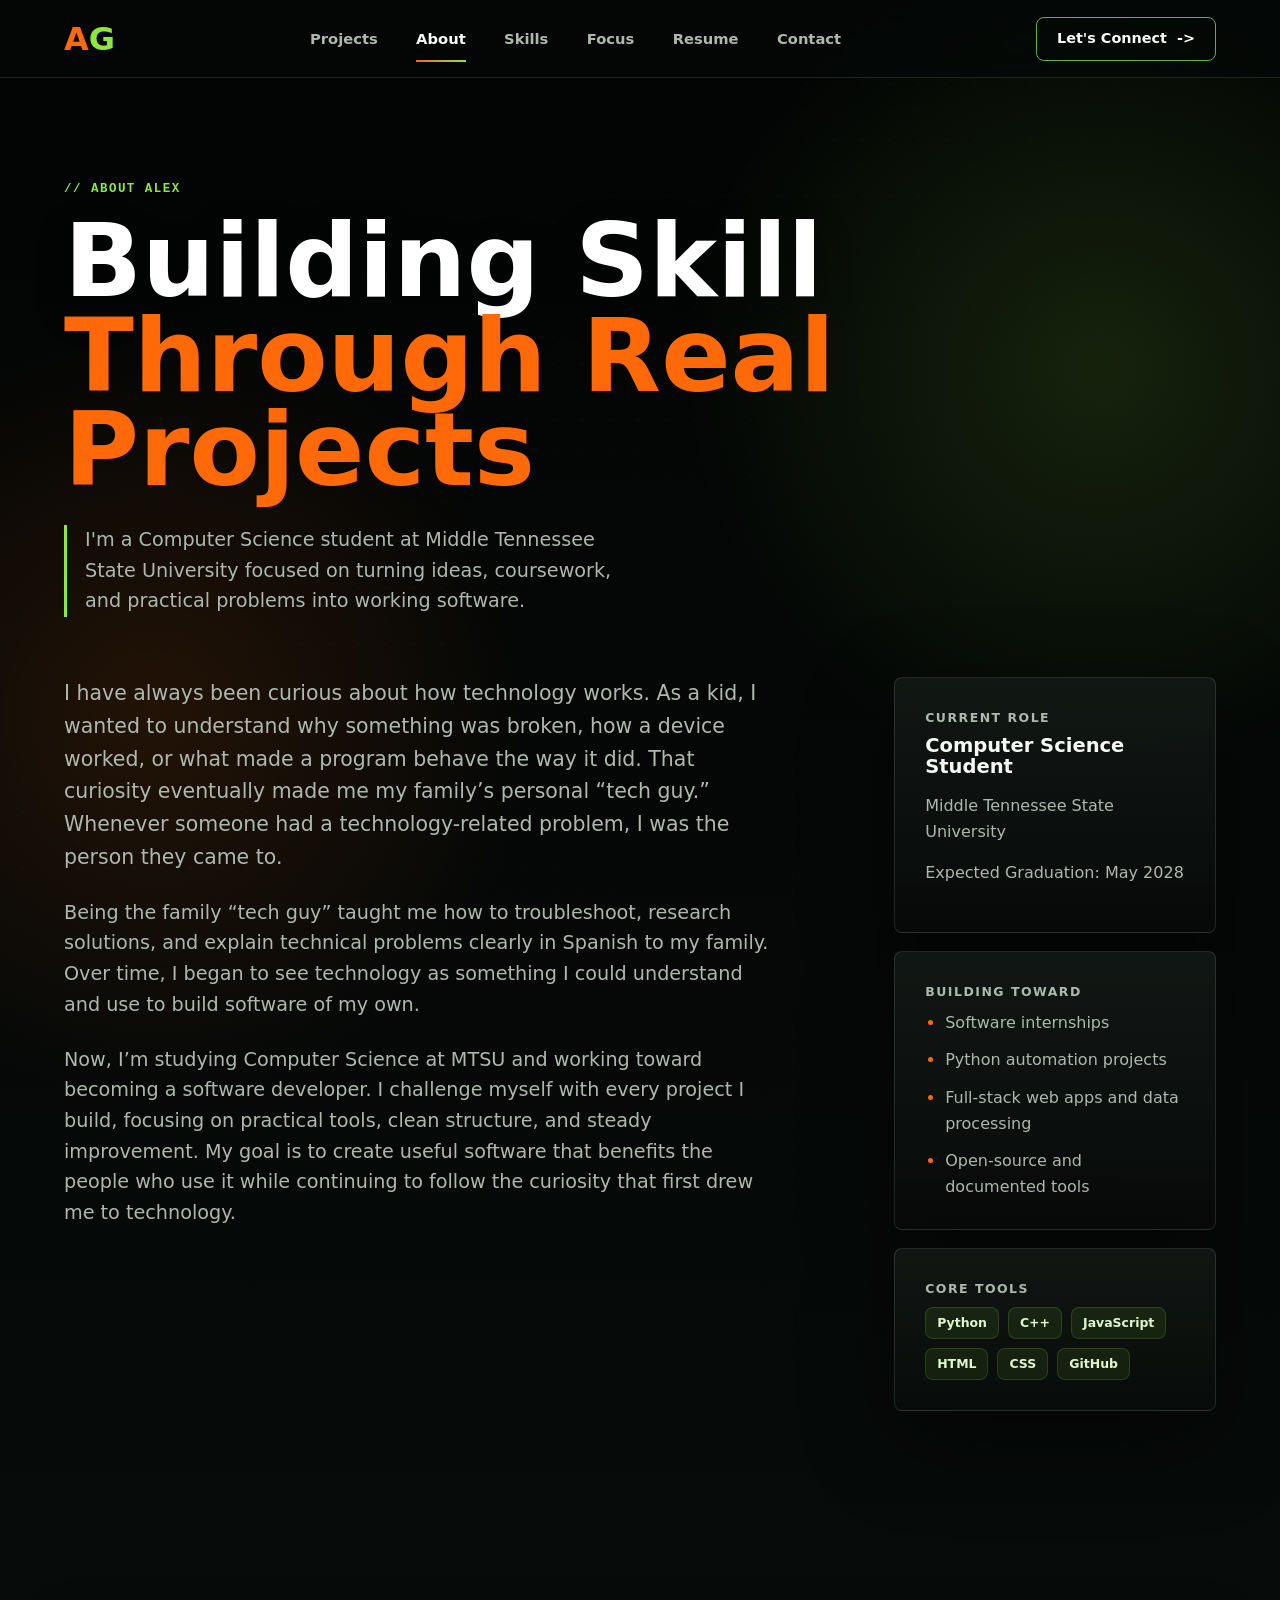
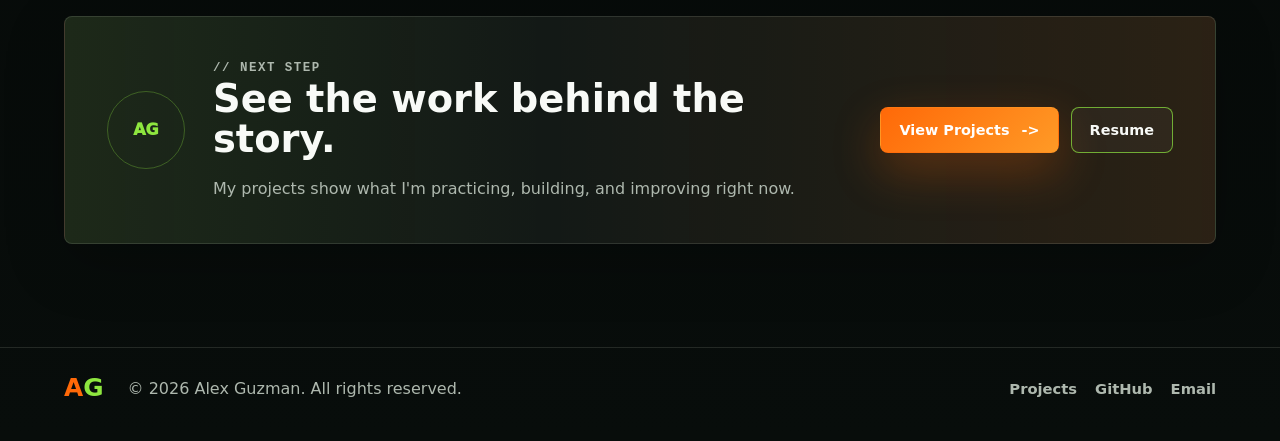
==== commit cb32c4d7: "minor fixes" ====
--- a/about.html
+++ b/about.html
@@ -61,10 +61,10 @@
               something I could understand and use to build software of my own.
             </p>
             <p>
-              Now, I’m studying computer science at MTSU and working toward becoming a software developer.
-              Although I’m still early in my career, I challenge myself with every project I build. My goal
-              is to create useful software that benefits the people who use it while continuing to learn,
-              improve, and follow the curiosity that first drew me to technology.
+              Now, I’m studying Computer Science at MTSU and working toward becoming a software developer.
+              I challenge myself with every project I build, focusing on practical tools, clean structure,
+              and steady improvement. My goal is to create useful software that benefits the people who use it
+              while continuing to follow the curiosity that first drew me to technology.
             </p>
           </article>
 
@@ -73,14 +73,15 @@
               <p class="panel-label">Current Role</p>
               <h2>Computer Science Student</h2>
               <p>Middle Tennessee State University</p>
+              <p>Expected Graduation: May 2028</p>
             </div>
             <div class="detail-panel">
               <p class="panel-label">Building Toward</p>
               <ul class="detail-list">
                 <li>Software internships</li>
                 <li>Python automation projects</li>
-                <li>Useful web and data tools</li>
-                <li>Clearer project documentation</li>
+                <li>Full-stack web apps and data processing</li>
+                <li>Open-source and documented tools</li>
               </ul>
             </div>
             <div class="detail-panel">
--- a/styles.css
+++ b/styles.css
@@ -983,10 +983,7 @@
 }
 
 .story-main p:first-child {
-  color: var(--ink);
-  font-size: clamp(1.2rem, 2vw, 1.48rem);
-  font-weight: 750;
-  line-height: 1.45;
+  font-size: clamp(1.08rem, 1.6vw, 1.28rem);
 }
 
 .story-sidebar {
